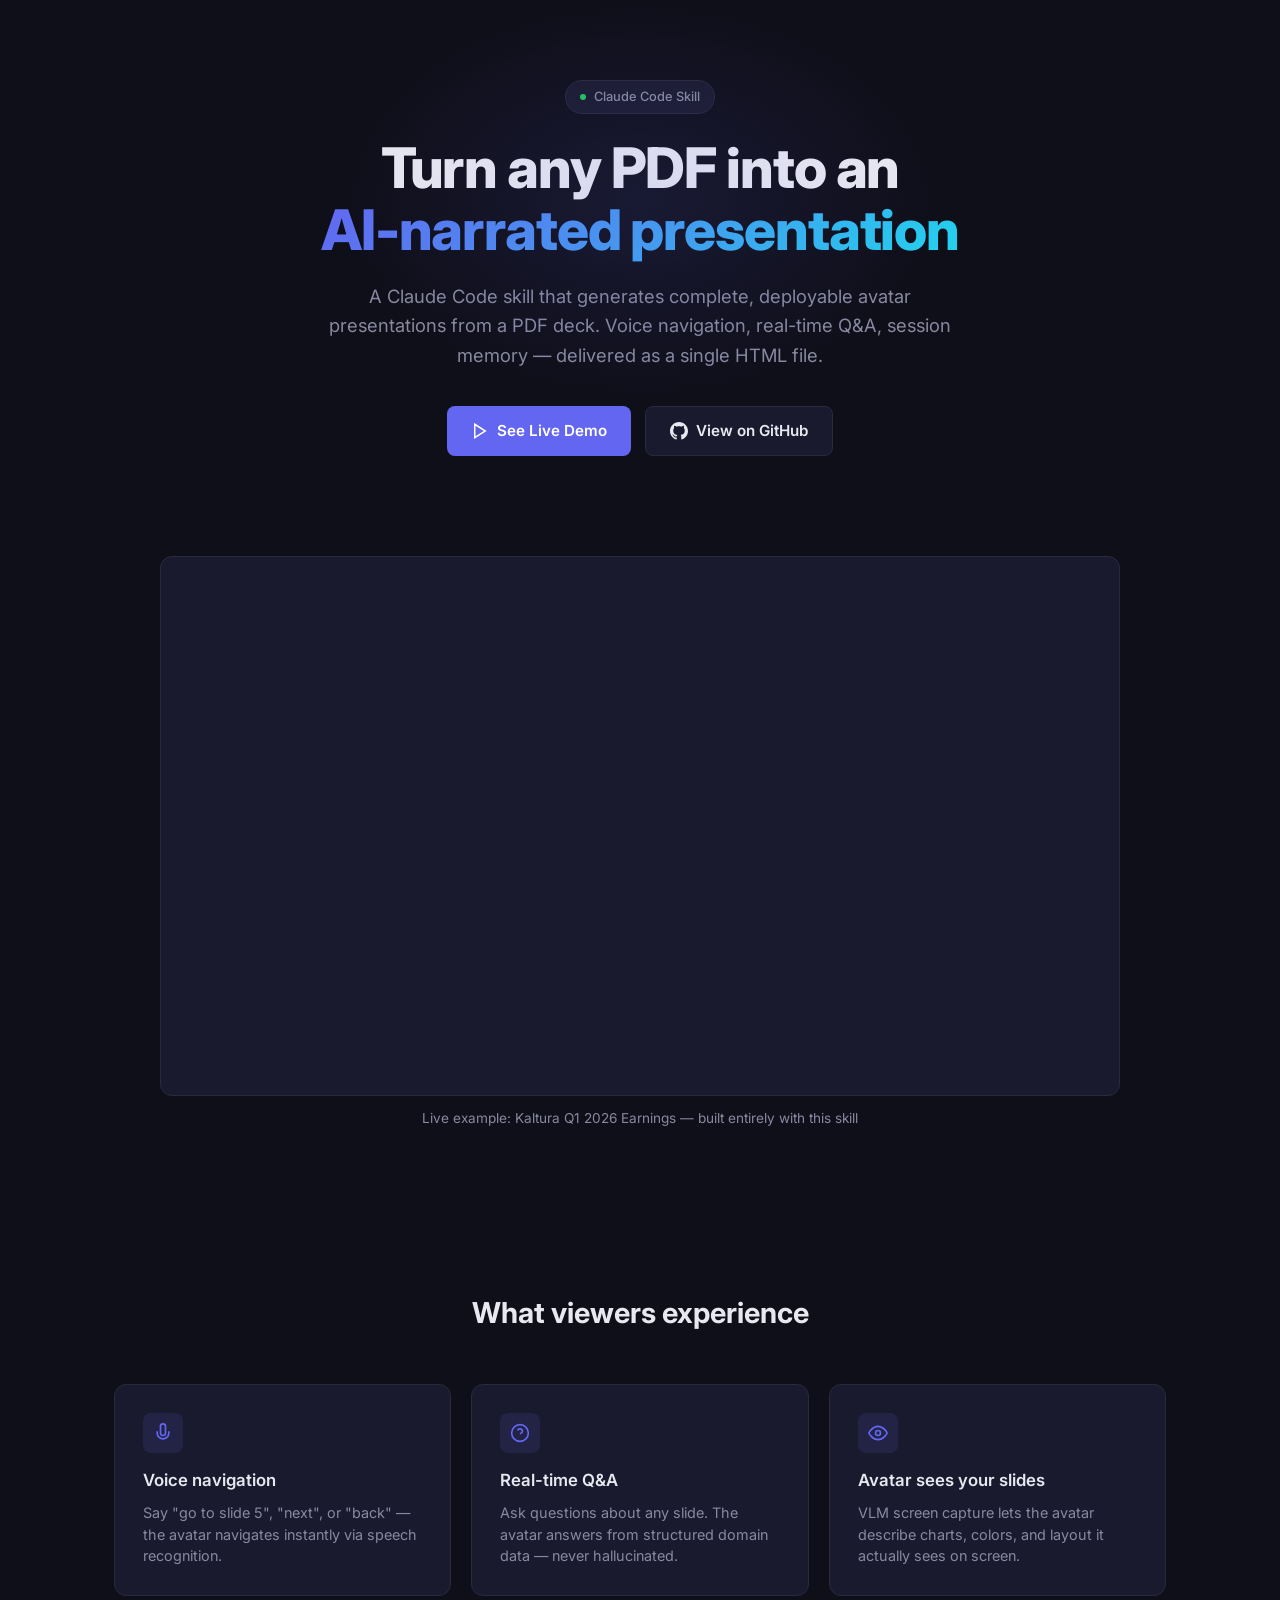
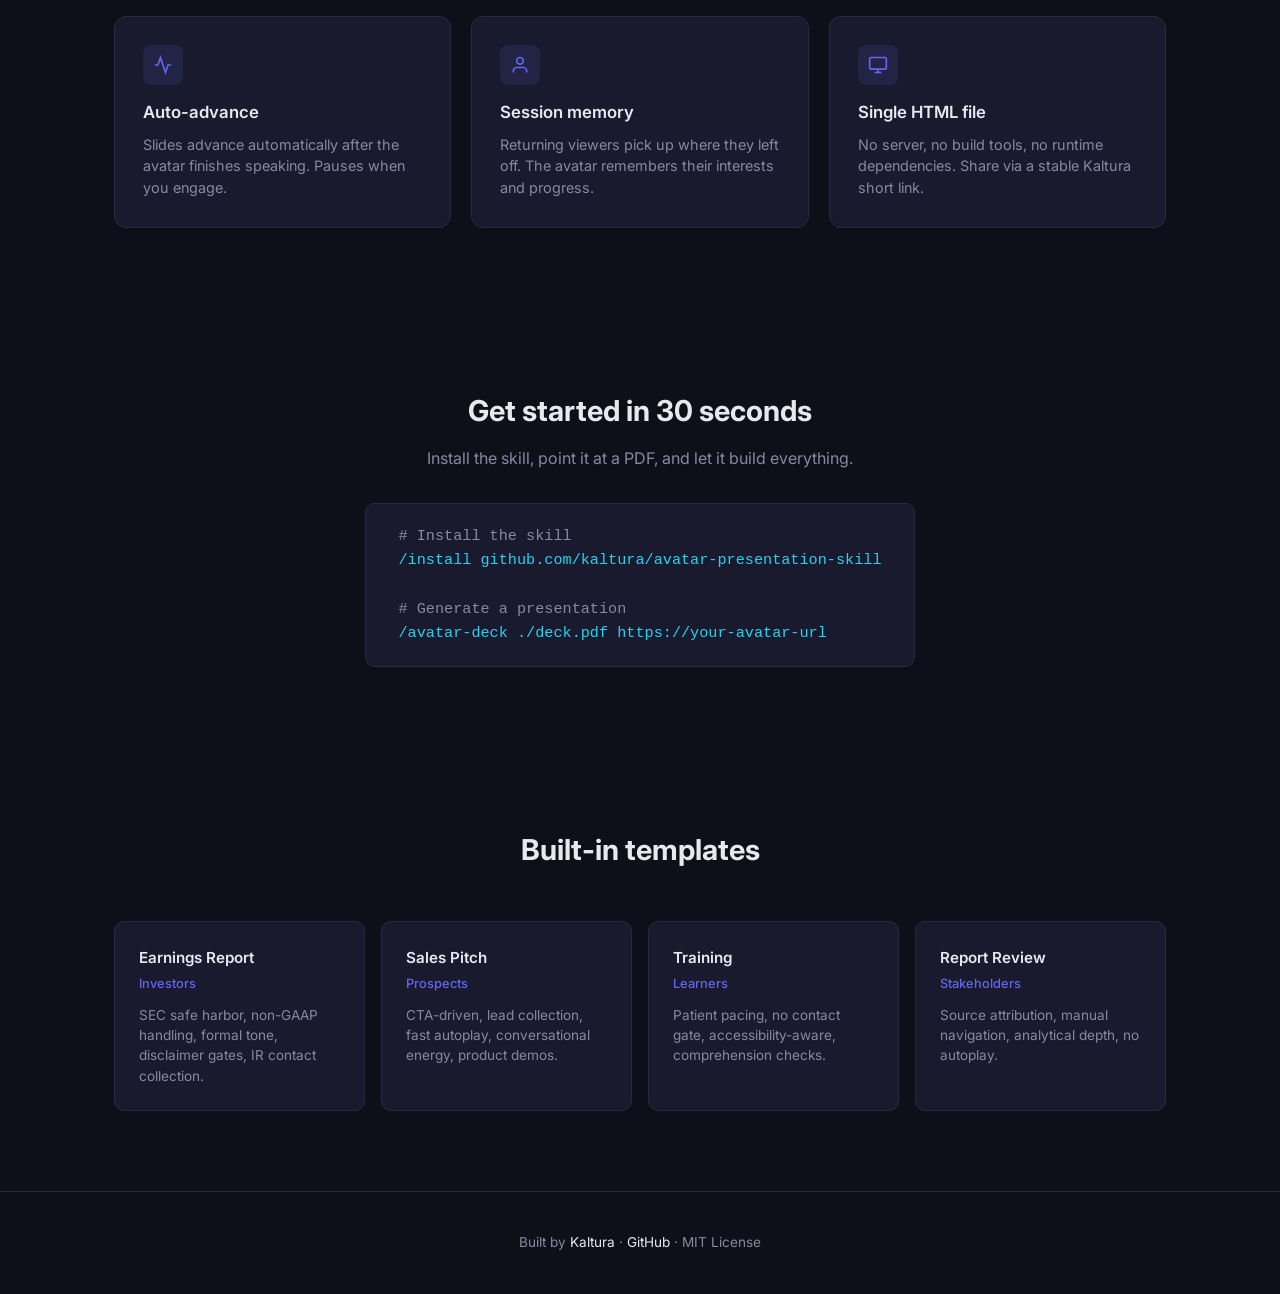
==== docs/index.html @ 55aa1a6d "Add GitHub Pages landing page Dark-themed single-page site with: - Hero section with live demo link " ====
<!DOCTYPE html>
<html lang="en">
<head>
    <meta charset="UTF-8">
    <meta name="viewport" content="width=device-width, initial-scale=1.0">
    <title>Avatar Deck — AI-Narrated Presentation Builder</title>
    <meta name="description" content="Turn any PDF deck into a fully interactive, AI-narrated presentation powered by a Kaltura Conversational Avatar.">
    <meta name="theme-color" content="#0f0f1a">
    <meta property="og:title" content="Avatar Deck — AI-Narrated Presentation Builder">
    <meta property="og:description" content="Turn any PDF deck into a fully interactive, AI-narrated presentation powered by a Kaltura Conversational Avatar.">
    <meta property="og:image" content="https://raw.githubusercontent.com/kaltura/avatar-presentation-skill/main/social-preview.png">
    <meta property="og:type" content="website">
    <meta name="twitter:card" content="summary_large_image">
    <link rel="preconnect" href="https://fonts.googleapis.com">
    <link rel="preconnect" href="https://fonts.gstatic.com" crossorigin>
    <link href="https://fonts.googleapis.com/css2?family=Inter:wght@400;500;600;700;800&display=swap" rel="stylesheet">
    <style>
        * { margin: 0; padding: 0; box-sizing: border-box; }

        :root {
            --bg: #0f0f1a;
            --surface: #1a1a2e;
            --border: #2a2a3e;
            --text: #e8e8f0;
            --text-muted: #8888a0;
            --primary: #6366f1;
            --primary-hover: #4f46e5;
            --accent: #22d3ee;
        }

        body {
            font-family: 'Inter', system-ui, -apple-system, sans-serif;
            background: var(--bg);
            color: var(--text);
            line-height: 1.6;
            overflow-x: hidden;
        }

        .container {
            max-width: 1100px;
            margin: 0 auto;
            padding: 0 24px;
        }

        /* Hero */
        .hero {
            padding: 80px 0 60px;
            text-align: center;
            position: relative;
        }

        .hero::before {
            content: '';
            position: absolute;
            top: 0;
            left: 50%;
            transform: translateX(-50%);
            width: 600px;
            height: 400px;
            background: radial-gradient(ellipse, rgba(99, 102, 241, 0.12) 0%, transparent 70%);
            pointer-events: none;
        }

        .badge {
            display: inline-flex;
            align-items: center;
            gap: 8px;
            padding: 6px 14px;
            border-radius: 20px;
            background: var(--surface);
            border: 1px solid var(--border);
            font-size: 0.8rem;
            font-weight: 500;
            color: var(--text-muted);
            margin-bottom: 24px;
        }

        .badge-dot {
            width: 6px;
            height: 6px;
            border-radius: 50%;
            background: #22c55e;
        }

        h1 {
            font-size: clamp(2.2rem, 5vw, 3.5rem);
            font-weight: 800;
            letter-spacing: -0.02em;
            line-height: 1.1;
            margin-bottom: 20px;
        }

        h1 .gradient {
            background: linear-gradient(135deg, var(--primary), var(--accent));
            -webkit-background-clip: text;
            -webkit-text-fill-color: transparent;
            background-clip: text;
        }

        .hero-sub {
            font-size: 1.15rem;
            color: var(--text-muted);
            max-width: 640px;
            margin: 0 auto 36px;
        }

        .hero-actions {
            display: flex;
            gap: 14px;
            justify-content: center;
            flex-wrap: wrap;
        }

        .btn {
            display: inline-flex;
            align-items: center;
            gap: 8px;
            padding: 12px 24px;
            border-radius: 8px;
            font-size: 0.95rem;
            font-weight: 600;
            text-decoration: none;
            transition: all 0.2s;
            border: none;
            cursor: pointer;
        }

        .btn-primary {
            background: var(--primary);
            color: white;
        }

        .btn-primary:hover {
            background: var(--primary-hover);
            transform: translateY(-1px);
        }

        .btn-secondary {
            background: var(--surface);
            color: var(--text);
            border: 1px solid var(--border);
        }

        .btn-secondary:hover {
            border-color: var(--primary);
            transform: translateY(-1px);
        }

        /* Demo embed */
        .demo-section {
            padding: 40px 0 80px;
            text-align: center;
        }

        .demo-frame {
            position: relative;
            max-width: 960px;
            margin: 0 auto;
            border-radius: 12px;
            overflow: hidden;
            border: 1px solid var(--border);
            background: var(--surface);
            aspect-ratio: 16 / 9;
        }

        .demo-frame iframe {
            width: 100%;
            height: 100%;
            border: none;
        }

        .demo-caption {
            margin-top: 12px;
            font-size: 0.85rem;
            color: var(--text-muted);
        }

        /* Features */
        .features {
            padding: 80px 0;
        }

        .features h2 {
            text-align: center;
            font-size: 1.8rem;
            font-weight: 700;
            margin-bottom: 48px;
        }

        .feature-grid {
            display: grid;
            grid-template-columns: repeat(auto-fit, minmax(300px, 1fr));
            gap: 20px;
        }

        .feature-card {
            padding: 28px;
            border-radius: 12px;
            background: var(--surface);
            border: 1px solid var(--border);
            transition: border-color 0.2s;
        }

        .feature-card:hover {
            border-color: var(--primary);
        }

        .feature-icon {
            width: 40px;
            height: 40px;
            border-radius: 8px;
            background: rgba(99, 102, 241, 0.12);
            display: flex;
            align-items: center;
            justify-content: center;
            margin-bottom: 14px;
            font-size: 1.2rem;
        }

        .feature-card h3 {
            font-size: 1.05rem;
            font-weight: 600;
            margin-bottom: 8px;
        }

        .feature-card p {
            font-size: 0.9rem;
            color: var(--text-muted);
            line-height: 1.5;
        }

        /* Install */
        .install-section {
            padding: 80px 0;
            text-align: center;
        }

        .install-section h2 {
            font-size: 1.8rem;
            font-weight: 700;
            margin-bottom: 12px;
        }

        .install-section p {
            color: var(--text-muted);
            margin-bottom: 32px;
        }

        .code-block {
            display: inline-block;
            background: var(--surface);
            border: 1px solid var(--border);
            border-radius: 10px;
            padding: 20px 32px;
            font-family: 'SF Mono', 'Fira Code', monospace;
            font-size: 0.95rem;
            text-align: left;
            position: relative;
        }

        .code-block .comment {
            color: var(--text-muted);
        }

        .code-block .command {
            color: var(--accent);
        }

        /* Use cases */
        .use-cases {
            padding: 80px 0;
        }

        .use-cases h2 {
            text-align: center;
            font-size: 1.8rem;
            font-weight: 700;
            margin-bottom: 48px;
        }

        .use-case-grid {
            display: grid;
            grid-template-columns: repeat(auto-fit, minmax(240px, 1fr));
            gap: 16px;
        }

        .use-case-card {
            padding: 24px;
            border-radius: 10px;
            background: var(--surface);
            border: 1px solid var(--border);
        }

        .use-case-card h3 {
            font-size: 0.95rem;
            font-weight: 600;
            margin-bottom: 4px;
        }

        .use-case-card .audience {
            font-size: 0.8rem;
            color: var(--primary);
            font-weight: 500;
            margin-bottom: 10px;
        }

        .use-case-card p {
            font-size: 0.85rem;
            color: var(--text-muted);
            line-height: 1.5;
        }

        /* Footer */
        footer {
            padding: 40px 0;
            text-align: center;
            border-top: 1px solid var(--border);
            color: var(--text-muted);
            font-size: 0.85rem;
        }

        footer a {
            color: var(--text);
            text-decoration: none;
        }

        footer a:hover {
            color: var(--primary);
        }

        @media (max-width: 600px) {
            .hero { padding: 50px 0 40px; }
            .features, .install-section, .use-cases { padding: 50px 0; }
            .code-block { padding: 16px 20px; font-size: 0.85rem; }
        }
    </style>
</head>
<body>
    <section class="hero">
        <div class="container">
            <div class="badge">
                <span class="badge-dot"></span>
                Claude Code Skill
            </div>
            <h1>Turn any PDF into an<br><span class="gradient">AI-narrated presentation</span></h1>
            <p class="hero-sub">
                A Claude Code skill that generates complete, deployable avatar presentations from a PDF deck. Voice navigation, real-time Q&A, session memory — delivered as a single HTML file.
            </p>
            <div class="hero-actions">
                <a href="https://q1-26-avatar.kaltura.com/" target="_blank" rel="noopener" class="btn btn-primary">
                    <svg width="18" height="18" viewBox="0 0 24 24" fill="none" stroke="currentColor" stroke-width="2"><polygon points="5 3 19 12 5 21"/></svg>
                    See Live Demo
                </a>
                <a href="https://github.com/kaltura/avatar-presentation-skill" class="btn btn-secondary">
                    <svg width="18" height="18" viewBox="0 0 24 24" fill="currentColor"><path d="M12 0c-6.626 0-12 5.373-12 12 0 5.302 3.438 9.8 8.207 11.387.599.111.793-.261.793-.577v-2.234c-3.338.726-4.033-1.416-4.033-1.416-.546-1.387-1.333-1.756-1.333-1.756-1.089-.745.083-.729.083-.729 1.205.084 1.839 1.237 1.839 1.237 1.07 1.834 2.807 1.304 3.492.997.107-.775.418-1.305.762-1.604-2.665-.305-5.467-1.334-5.467-5.931 0-1.311.469-2.381 1.236-3.221-.124-.303-.535-1.524.117-3.176 0 0 1.008-.322 3.301 1.23.957-.266 1.983-.399 3.003-.404 1.02.005 2.047.138 3.006.404 2.291-1.552 3.297-1.23 3.297-1.23.653 1.653.242 2.874.118 3.176.77.84 1.235 1.911 1.235 3.221 0 4.609-2.807 5.624-5.479 5.921.43.372.823 1.102.823 2.222v3.293c0 .319.192.694.801.576 4.765-1.589 8.199-6.086 8.199-11.386 0-6.627-5.373-12-12-12z"/></svg>
                    View on GitHub
                </a>
            </div>
        </div>
    </section>

    <section class="demo-section">
        <div class="container">
            <div class="demo-frame">
                <iframe src="https://q1-26-avatar.kaltura.com/" loading="lazy" allow="microphone; camera" title="Live demo: Kaltura Q1 2026 Earnings Avatar Presentation"></iframe>
            </div>
            <p class="demo-caption">Live example: Kaltura Q1 2026 Earnings — built entirely with this skill</p>
        </div>
    </section>

    <section class="features">
        <div class="container">
            <h2>What viewers experience</h2>
            <div class="feature-grid">
                <div class="feature-card">
                    <div class="feature-icon">
                        <svg width="20" height="20" viewBox="0 0 24 24" fill="none" stroke="#6366f1" stroke-width="2"><path d="M12 1a3 3 0 0 0-3 3v8a3 3 0 0 0 6 0V4a3 3 0 0 0-3-3z"/><path d="M19 10v2a7 7 0 0 1-14 0v-2"/></svg>
                    </div>
                    <h3>Voice navigation</h3>
                    <p>Say "go to slide 5", "next", or "back" — the avatar navigates instantly via speech recognition.</p>
                </div>
                <div class="feature-card">
                    <div class="feature-icon">
                        <svg width="20" height="20" viewBox="0 0 24 24" fill="none" stroke="#6366f1" stroke-width="2"><circle cx="12" cy="12" r="10"/><path d="M9.09 9a3 3 0 0 1 5.83 1c0 2-3 3-3 3"/><line x1="12" y1="17" x2="12.01" y2="17"/></svg>
                    </div>
                    <h3>Real-time Q&A</h3>
                    <p>Ask questions about any slide. The avatar answers from structured domain data — never hallucinated.</p>
                </div>
                <div class="feature-card">
                    <div class="feature-icon">
                        <svg width="20" height="20" viewBox="0 0 24 24" fill="none" stroke="#6366f1" stroke-width="2"><path d="M1 12s4-8 11-8 11 8 11 8-4 8-11 8-11-8-11-8z"/><circle cx="12" cy="12" r="3"/></svg>
                    </div>
                    <h3>Avatar sees your slides</h3>
                    <p>VLM screen capture lets the avatar describe charts, colors, and layout it actually sees on screen.</p>
                </div>
                <div class="feature-card">
                    <div class="feature-icon">
                        <svg width="20" height="20" viewBox="0 0 24 24" fill="none" stroke="#6366f1" stroke-width="2"><polyline points="22 12 18 12 15 21 9 3 6 12 2 12"/></svg>
                    </div>
                    <h3>Auto-advance</h3>
                    <p>Slides advance automatically after the avatar finishes speaking. Pauses when you engage.</p>
                </div>
                <div class="feature-card">
                    <div class="feature-icon">
                        <svg width="20" height="20" viewBox="0 0 24 24" fill="none" stroke="#6366f1" stroke-width="2"><path d="M20 21v-2a4 4 0 0 0-4-4H8a4 4 0 0 0-4 4v2"/><circle cx="12" cy="7" r="4"/></svg>
                    </div>
                    <h3>Session memory</h3>
                    <p>Returning viewers pick up where they left off. The avatar remembers their interests and progress.</p>
                </div>
                <div class="feature-card">
                    <div class="feature-icon">
                        <svg width="20" height="20" viewBox="0 0 24 24" fill="none" stroke="#6366f1" stroke-width="2"><rect x="2" y="3" width="20" height="14" rx="2"/><line x1="8" y1="21" x2="16" y2="21"/><line x1="12" y1="17" x2="12" y2="21"/></svg>
                    </div>
                    <h3>Single HTML file</h3>
                    <p>No server, no build tools, no runtime dependencies. Share via a stable Kaltura short link.</p>
                </div>
            </div>
        </div>
    </section>

    <section class="install-section">
        <div class="container">
            <h2>Get started in 30 seconds</h2>
            <p>Install the skill, point it at a PDF, and let it build everything.</p>
            <div class="code-block">
                <span class="comment"># Install the skill</span><br>
                <span class="command">/install github.com/kaltura/avatar-presentation-skill</span><br><br>
                <span class="comment"># Generate a presentation</span><br>
                <span class="command">/avatar-deck ./deck.pdf https://your-avatar-url</span>
            </div>
        </div>
    </section>

    <section class="use-cases">
        <div class="container">
            <h2>Built-in templates</h2>
            <div class="use-case-grid">
                <div class="use-case-card">
                    <h3>Earnings Report</h3>
                    <div class="audience">Investors</div>
                    <p>SEC safe harbor, non-GAAP handling, formal tone, disclaimer gates, IR contact collection.</p>
                </div>
                <div class="use-case-card">
                    <h3>Sales Pitch</h3>
                    <div class="audience">Prospects</div>
                    <p>CTA-driven, lead collection, fast autoplay, conversational energy, product demos.</p>
                </div>
                <div class="use-case-card">
                    <h3>Training</h3>
                    <div class="audience">Learners</div>
                    <p>Patient pacing, no contact gate, accessibility-aware, comprehension checks.</p>
                </div>
                <div class="use-case-card">
                    <h3>Report Review</h3>
                    <div class="audience">Stakeholders</div>
                    <p>Source attribution, manual navigation, analytical depth, no autoplay.</p>
                </div>
            </div>
        </div>
    </section>

    <footer>
        <div class="container">
            <p>
                Built by <a href="https://corp.kaltura.com/agentic-avatars/" target="_blank" rel="noopener">Kaltura</a> &middot;
                <a href="https://github.com/kaltura/avatar-presentation-skill" target="_blank" rel="noopener">GitHub</a> &middot;
                MIT License
            </p>
        </div>
    </footer>
</body>
</html>
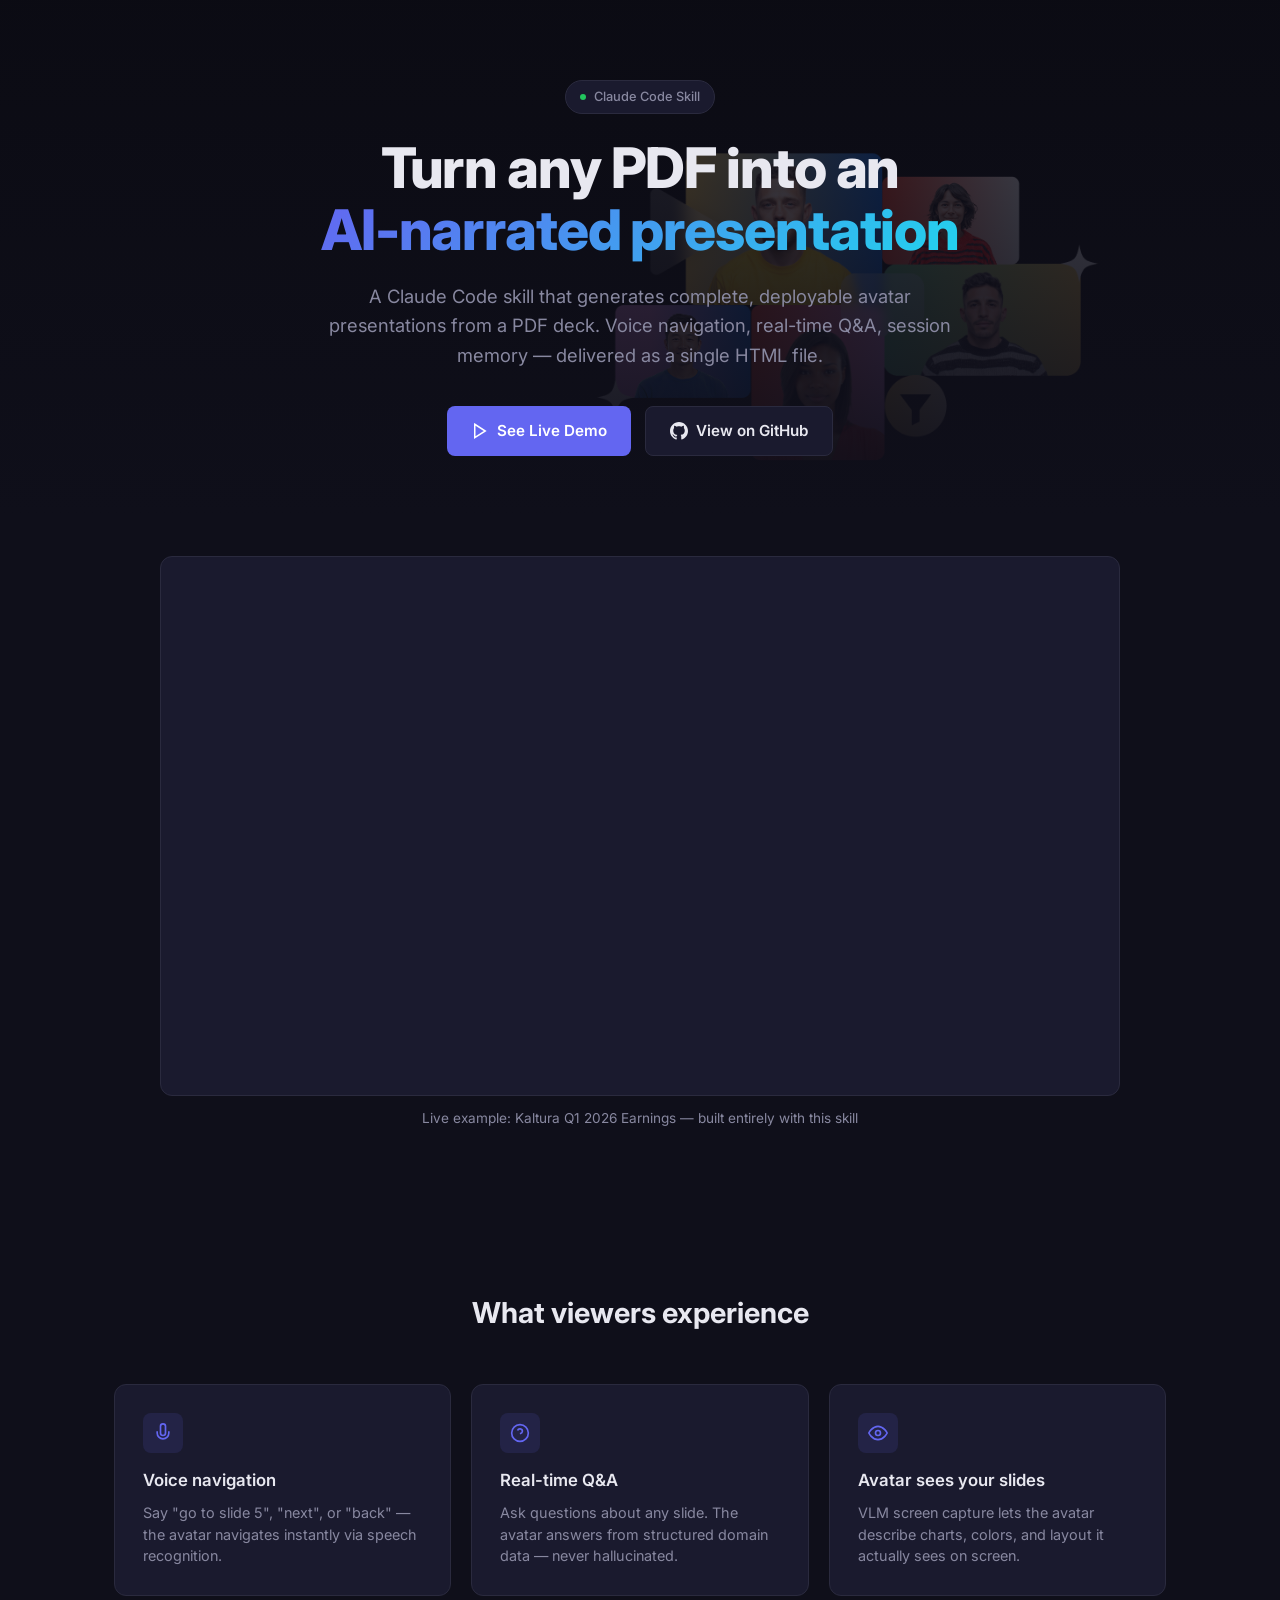
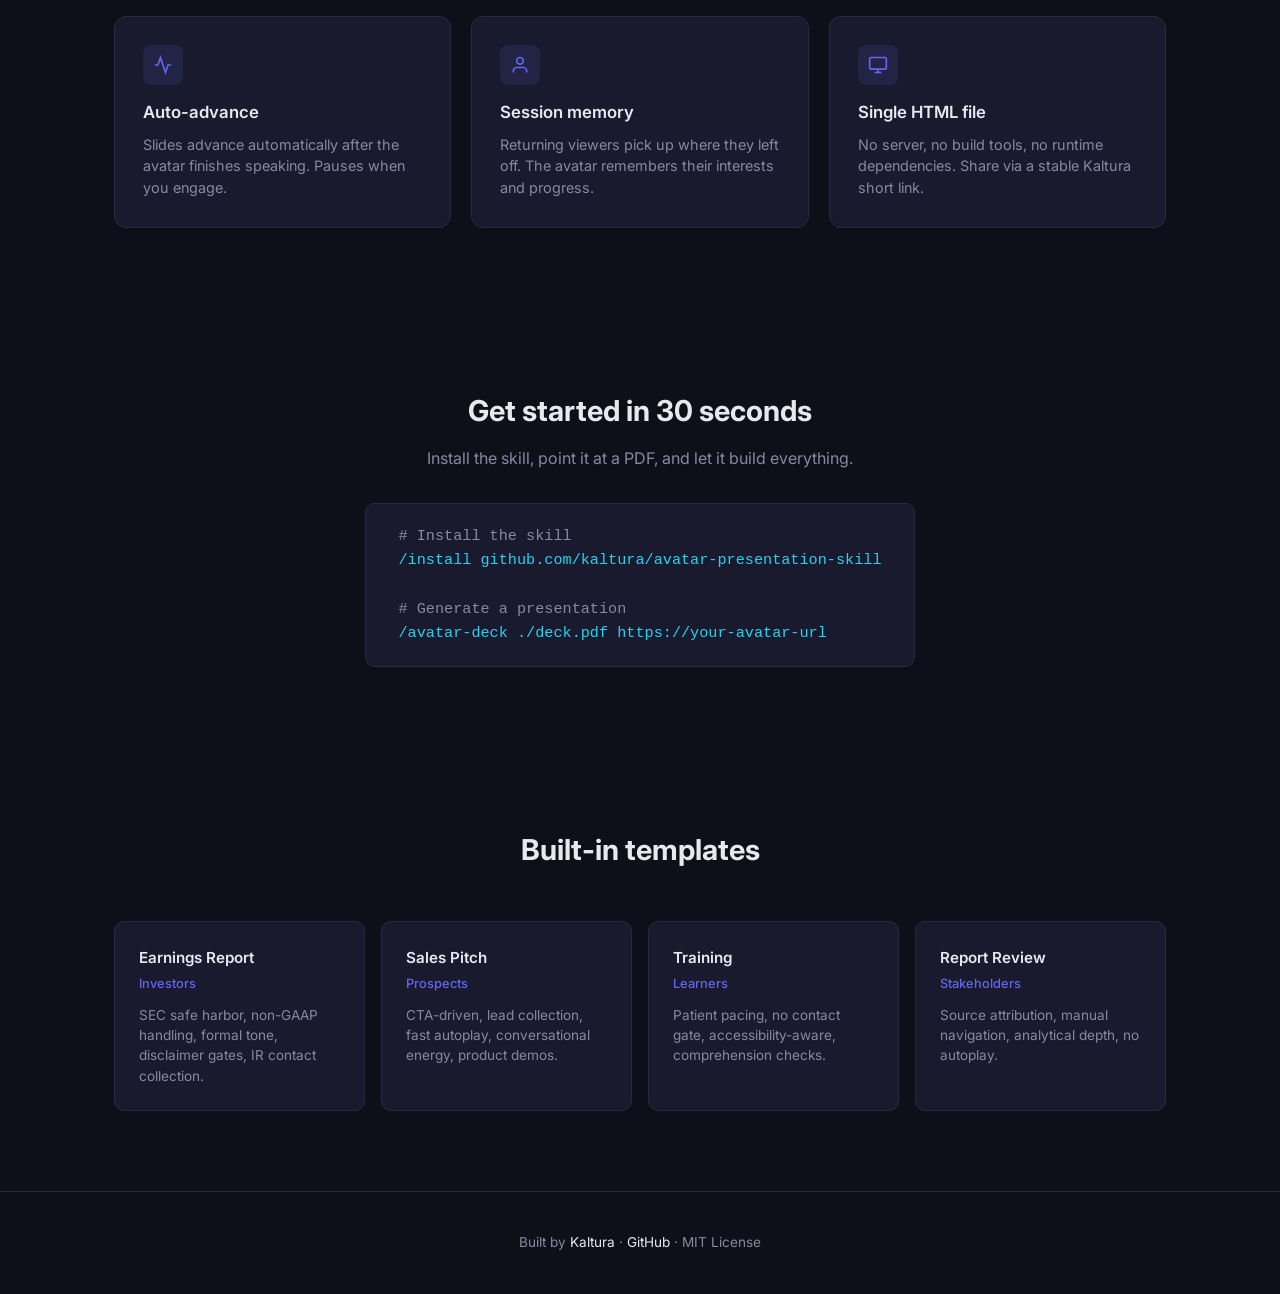
==== commit f823fe08: "Add hero background image locally, update reference Downloaded from corp.kaltura.com to avoid extern" ====
--- a/docs/index.html
+++ b/docs/index.html
@@ -40,6 +40,8 @@
             max-width: 1100px;
             margin: 0 auto;
             padding: 0 24px;
+            position: relative;
+            z-index: 1;
         }
 
         /* Hero */
@@ -47,17 +49,14 @@
             padding: 80px 0 60px;
             text-align: center;
             position: relative;
+            background: url('./hero-bg.png') center top / cover no-repeat;
         }
 
         .hero::before {
             content: '';
             position: absolute;
-            top: 0;
-            left: 50%;
-            transform: translateX(-50%);
-            width: 600px;
-            height: 400px;
-            background: radial-gradient(ellipse, rgba(99, 102, 241, 0.12) 0%, transparent 70%);
+            inset: 0;
+            background: linear-gradient(to bottom, rgba(15, 15, 26, 0.75) 0%, rgba(15, 15, 26, 0.92) 70%, var(--bg) 100%);
             pointer-events: none;
         }
 
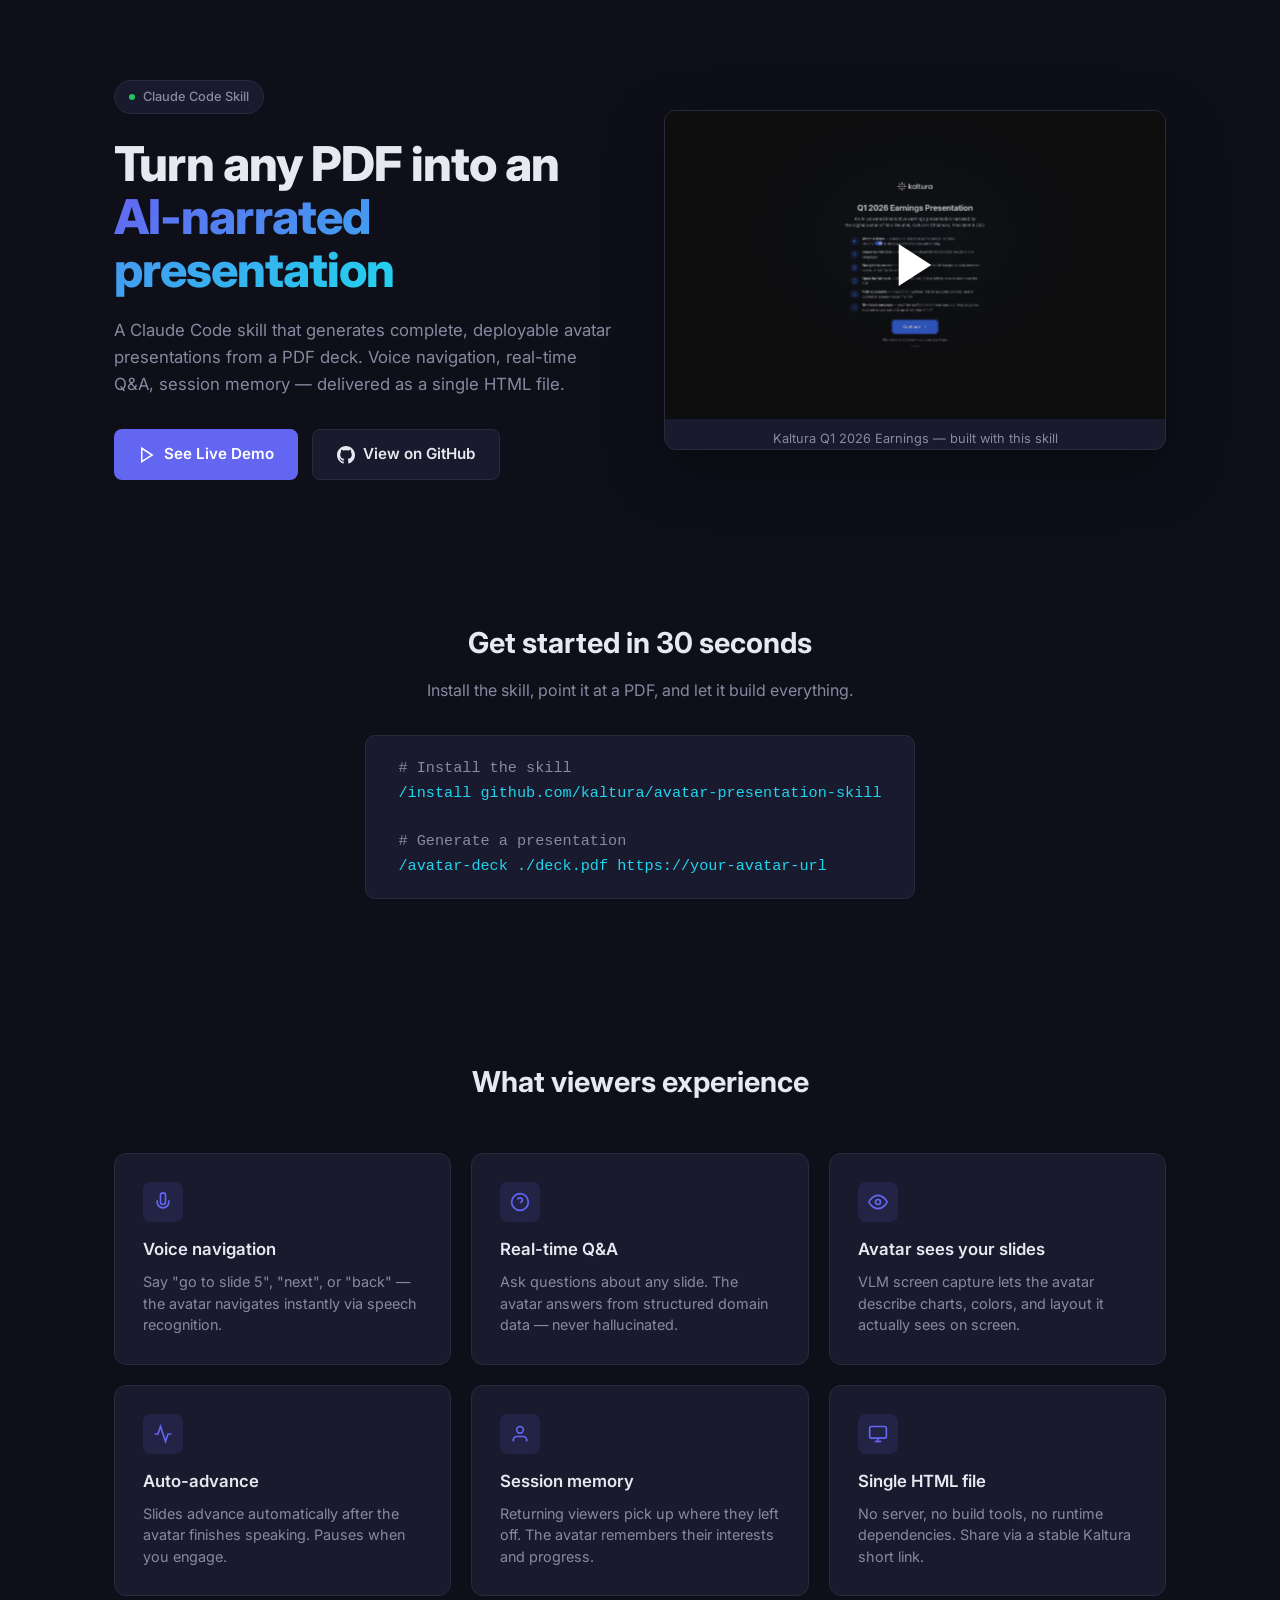
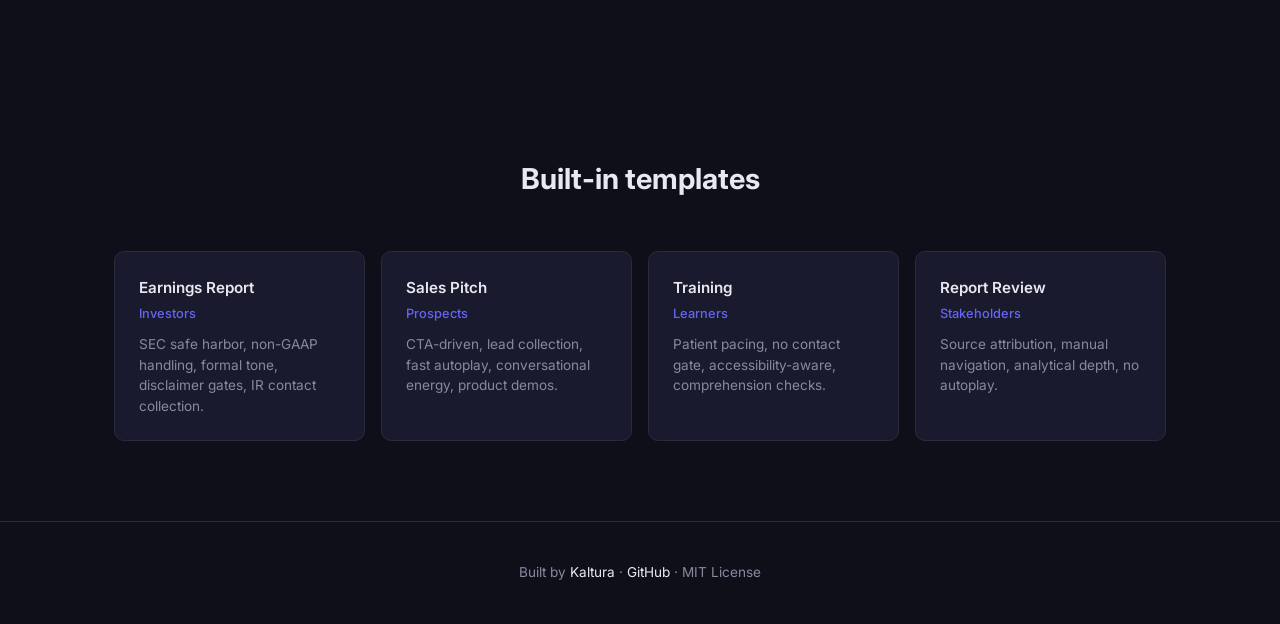
==== commit f4a220e2: "Redesign landing page: split-layout hero, fix OG meta Replace busy background hero with clean split " ====
--- a/docs/index.html
+++ b/docs/index.html
@@ -8,7 +8,10 @@
     <meta name="theme-color" content="#0f0f1a">
     <meta property="og:title" content="Avatar Deck — AI-Narrated Presentation Builder">
     <meta property="og:description" content="Turn any PDF deck into a fully interactive, AI-narrated presentation powered by a Kaltura Conversational Avatar.">
-    <meta property="og:image" content="https://raw.githubusercontent.com/kaltura/avatar-presentation-skill/main/social-preview.png">
+    <meta property="og:image" content="https://kaltura.github.io/avatar-presentation-skill/social-preview.png">
+    <meta property="og:image:width" content="1280">
+    <meta property="og:image:height" content="640">
+    <meta property="og:url" content="https://kaltura.github.io/avatar-presentation-skill/">
     <meta property="og:type" content="website">
     <meta name="twitter:card" content="summary_large_image">
     <link rel="preconnect" href="https://fonts.googleapis.com">
@@ -40,24 +43,22 @@
             max-width: 1100px;
             margin: 0 auto;
             padding: 0 24px;
-            position: relative;
-            z-index: 1;
-        }
-
-        /* Hero */
+        }
+
+        /* Hero — split layout */
         .hero {
             padding: 80px 0 60px;
-            text-align: center;
-            position: relative;
-            background: url('./hero-bg.png') center top / cover no-repeat;
-        }
-
-        .hero::before {
-            content: '';
-            position: absolute;
-            inset: 0;
-            background: linear-gradient(to bottom, rgba(15, 15, 26, 0.75) 0%, rgba(15, 15, 26, 0.92) 70%, var(--bg) 100%);
-            pointer-events: none;
+        }
+
+        .hero .container {
+            display: grid;
+            grid-template-columns: 1fr 1fr;
+            gap: 48px;
+            align-items: center;
+        }
+
+        .hero-text {
+            text-align: left;
         }
 
         .badge {
@@ -82,7 +83,7 @@
         }
 
         h1 {
-            font-size: clamp(2.2rem, 5vw, 3.5rem);
+            font-size: clamp(2rem, 4vw, 3rem);
             font-weight: 800;
             letter-spacing: -0.02em;
             line-height: 1.1;
@@ -97,16 +98,14 @@
         }
 
         .hero-sub {
-            font-size: 1.15rem;
-            color: var(--text-muted);
-            max-width: 640px;
-            margin: 0 auto 36px;
+            font-size: 1.05rem;
+            color: var(--text-muted);
+            margin-bottom: 32px;
         }
 
         .hero-actions {
             display: flex;
             gap: 14px;
-            justify-content: center;
             flex-wrap: wrap;
         }
 
@@ -145,33 +144,88 @@
             transform: translateY(-1px);
         }
 
-        /* Demo embed */
-        .demo-section {
-            padding: 40px 0 80px;
-            text-align: center;
-        }
-
-        .demo-frame {
+        /* Hero demo preview */
+        .hero-preview {
             position: relative;
-            max-width: 960px;
-            margin: 0 auto;
             border-radius: 12px;
             overflow: hidden;
             border: 1px solid var(--border);
             background: var(--surface);
-            aspect-ratio: 16 / 9;
-        }
-
-        .demo-frame iframe {
+            box-shadow: 0 20px 60px rgba(0, 0, 0, 0.4);
+        }
+
+        .hero-preview a {
+            display: block;
+            position: relative;
+        }
+
+        .hero-preview img {
             width: 100%;
-            height: 100%;
-            border: none;
-        }
-
-        .demo-caption {
-            margin-top: 12px;
-            font-size: 0.85rem;
-            color: var(--text-muted);
+            height: auto;
+            display: block;
+        }
+
+        .hero-preview .play-overlay {
+            position: absolute;
+            inset: 0;
+            display: flex;
+            align-items: center;
+            justify-content: center;
+            background: rgba(0, 0, 0, 0.25);
+            transition: background 0.2s;
+        }
+
+        .hero-preview a:hover .play-overlay {
+            background: rgba(0, 0, 0, 0.1);
+        }
+
+        .play-overlay svg {
+            width: 56px;
+            height: 56px;
+            filter: drop-shadow(0 2px 8px rgba(0, 0, 0, 0.5));
+        }
+
+        .hero-caption {
+            text-align: center;
+            margin-top: 10px;
+            font-size: 0.8rem;
+            color: var(--text-muted);
+        }
+
+        /* Install */
+        .install-section {
+            padding: 80px 0;
+            text-align: center;
+        }
+
+        .install-section h2 {
+            font-size: 1.8rem;
+            font-weight: 700;
+            margin-bottom: 12px;
+        }
+
+        .install-section > .container > p {
+            color: var(--text-muted);
+            margin-bottom: 32px;
+        }
+
+        .code-block {
+            display: inline-block;
+            background: var(--surface);
+            border: 1px solid var(--border);
+            border-radius: 10px;
+            padding: 20px 32px;
+            font-family: 'SF Mono', 'Fira Code', monospace;
+            font-size: 0.95rem;
+            text-align: left;
+        }
+
+        .code-block .comment {
+            color: var(--text-muted);
+        }
+
+        .code-block .command {
+            color: var(--accent);
         }
 
         /* Features */
@@ -228,43 +282,6 @@
             line-height: 1.5;
         }
 
-        /* Install */
-        .install-section {
-            padding: 80px 0;
-            text-align: center;
-        }
-
-        .install-section h2 {
-            font-size: 1.8rem;
-            font-weight: 700;
-            margin-bottom: 12px;
-        }
-
-        .install-section p {
-            color: var(--text-muted);
-            margin-bottom: 32px;
-        }
-
-        .code-block {
-            display: inline-block;
-            background: var(--surface);
-            border: 1px solid var(--border);
-            border-radius: 10px;
-            padding: 20px 32px;
-            font-family: 'SF Mono', 'Fira Code', monospace;
-            font-size: 0.95rem;
-            text-align: left;
-            position: relative;
-        }
-
-        .code-block .comment {
-            color: var(--text-muted);
-        }
-
-        .code-block .command {
-            color: var(--accent);
-        }
-
         /* Use cases */
         .use-cases {
             padding: 80px 0;
@@ -327,8 +344,14 @@
             color: var(--primary);
         }
 
-        @media (max-width: 600px) {
+        @media (max-width: 768px) {
             .hero { padding: 50px 0 40px; }
+            .hero .container {
+                grid-template-columns: 1fr;
+                gap: 32px;
+            }
+            .hero-text { text-align: center; }
+            .hero-actions { justify-content: center; }
             .features, .install-section, .use-cases { padding: 50px 0; }
             .code-block { padding: 16px 20px; font-size: 0.85rem; }
         }
@@ -337,82 +360,34 @@
 <body>
     <section class="hero">
         <div class="container">
-            <div class="badge">
-                <span class="badge-dot"></span>
-                Claude Code Skill
+            <div class="hero-text">
+                <div class="badge">
+                    <span class="badge-dot"></span>
+                    Claude Code Skill
+                </div>
+                <h1>Turn any PDF into an<br><span class="gradient">AI-narrated presentation</span></h1>
+                <p class="hero-sub">
+                    A Claude Code skill that generates complete, deployable avatar presentations from a PDF deck. Voice navigation, real-time Q&A, session memory — delivered as a single HTML file.
+                </p>
+                <div class="hero-actions">
+                    <a href="https://q1-26-avatar.kaltura.com/" target="_blank" rel="noopener" class="btn btn-primary">
+                        <svg width="18" height="18" viewBox="0 0 24 24" fill="none" stroke="currentColor" stroke-width="2"><polygon points="5 3 19 12 5 21"/></svg>
+                        See Live Demo
+                    </a>
+                    <a href="https://github.com/kaltura/avatar-presentation-skill" class="btn btn-secondary">
+                        <svg width="18" height="18" viewBox="0 0 24 24" fill="currentColor"><path d="M12 0c-6.626 0-12 5.373-12 12 0 5.302 3.438 9.8 8.207 11.387.599.111.793-.261.793-.577v-2.234c-3.338.726-4.033-1.416-4.033-1.416-.546-1.387-1.333-1.756-1.333-1.756-1.089-.745.083-.729.083-.729 1.205.084 1.839 1.237 1.839 1.237 1.07 1.834 2.807 1.304 3.492.997.107-.775.418-1.305.762-1.604-2.665-.305-5.467-1.334-5.467-5.931 0-1.311.469-2.381 1.236-3.221-.124-.303-.535-1.524.117-3.176 0 0 1.008-.322 3.301 1.23.957-.266 1.983-.399 3.003-.404 1.02.005 2.047.138 3.006.404 2.291-1.552 3.297-1.23 3.297-1.23.653 1.653.242 2.874.118 3.176.77.84 1.235 1.911 1.235 3.221 0 4.609-2.807 5.624-5.479 5.921.43.372.823 1.102.823 2.222v3.293c0 .319.192.694.801.576 4.765-1.589 8.199-6.086 8.199-11.386 0-6.627-5.373-12-12-12z"/></svg>
+                        View on GitHub
+                    </a>
+                </div>
             </div>
-            <h1>Turn any PDF into an<br><span class="gradient">AI-narrated presentation</span></h1>
-            <p class="hero-sub">
-                A Claude Code skill that generates complete, deployable avatar presentations from a PDF deck. Voice navigation, real-time Q&A, session memory — delivered as a single HTML file.
-            </p>
-            <div class="hero-actions">
-                <a href="https://q1-26-avatar.kaltura.com/" target="_blank" rel="noopener" class="btn btn-primary">
-                    <svg width="18" height="18" viewBox="0 0 24 24" fill="none" stroke="currentColor" stroke-width="2"><polygon points="5 3 19 12 5 21"/></svg>
-                    See Live Demo
+            <div class="hero-preview">
+                <a href="https://q1-26-avatar.kaltura.com/" target="_blank" rel="noopener" title="Launch live demo">
+                    <img src="./demo-screenshot.png" alt="Screenshot of the Kaltura Q1 2026 Earnings Avatar Presentation">
+                    <div class="play-overlay">
+                        <svg viewBox="0 0 24 24" fill="white"><polygon points="5 3 19 12 5 21"/></svg>
+                    </div>
                 </a>
-                <a href="https://github.com/kaltura/avatar-presentation-skill" class="btn btn-secondary">
-                    <svg width="18" height="18" viewBox="0 0 24 24" fill="currentColor"><path d="M12 0c-6.626 0-12 5.373-12 12 0 5.302 3.438 9.8 8.207 11.387.599.111.793-.261.793-.577v-2.234c-3.338.726-4.033-1.416-4.033-1.416-.546-1.387-1.333-1.756-1.333-1.756-1.089-.745.083-.729.083-.729 1.205.084 1.839 1.237 1.839 1.237 1.07 1.834 2.807 1.304 3.492.997.107-.775.418-1.305.762-1.604-2.665-.305-5.467-1.334-5.467-5.931 0-1.311.469-2.381 1.236-3.221-.124-.303-.535-1.524.117-3.176 0 0 1.008-.322 3.301 1.23.957-.266 1.983-.399 3.003-.404 1.02.005 2.047.138 3.006.404 2.291-1.552 3.297-1.23 3.297-1.23.653 1.653.242 2.874.118 3.176.77.84 1.235 1.911 1.235 3.221 0 4.609-2.807 5.624-5.479 5.921.43.372.823 1.102.823 2.222v3.293c0 .319.192.694.801.576 4.765-1.589 8.199-6.086 8.199-11.386 0-6.627-5.373-12-12-12z"/></svg>
-                    View on GitHub
-                </a>
-            </div>
-        </div>
-    </section>
-
-    <section class="demo-section">
-        <div class="container">
-            <div class="demo-frame">
-                <iframe src="https://q1-26-avatar.kaltura.com/" loading="lazy" allow="microphone; camera" title="Live demo: Kaltura Q1 2026 Earnings Avatar Presentation"></iframe>
-            </div>
-            <p class="demo-caption">Live example: Kaltura Q1 2026 Earnings — built entirely with this skill</p>
-        </div>
-    </section>
-
-    <section class="features">
-        <div class="container">
-            <h2>What viewers experience</h2>
-            <div class="feature-grid">
-                <div class="feature-card">
-                    <div class="feature-icon">
-                        <svg width="20" height="20" viewBox="0 0 24 24" fill="none" stroke="#6366f1" stroke-width="2"><path d="M12 1a3 3 0 0 0-3 3v8a3 3 0 0 0 6 0V4a3 3 0 0 0-3-3z"/><path d="M19 10v2a7 7 0 0 1-14 0v-2"/></svg>
-                    </div>
-                    <h3>Voice navigation</h3>
-                    <p>Say "go to slide 5", "next", or "back" — the avatar navigates instantly via speech recognition.</p>
-                </div>
-                <div class="feature-card">
-                    <div class="feature-icon">
-                        <svg width="20" height="20" viewBox="0 0 24 24" fill="none" stroke="#6366f1" stroke-width="2"><circle cx="12" cy="12" r="10"/><path d="M9.09 9a3 3 0 0 1 5.83 1c0 2-3 3-3 3"/><line x1="12" y1="17" x2="12.01" y2="17"/></svg>
-                    </div>
-                    <h3>Real-time Q&A</h3>
-                    <p>Ask questions about any slide. The avatar answers from structured domain data — never hallucinated.</p>
-                </div>
-                <div class="feature-card">
-                    <div class="feature-icon">
-                        <svg width="20" height="20" viewBox="0 0 24 24" fill="none" stroke="#6366f1" stroke-width="2"><path d="M1 12s4-8 11-8 11 8 11 8-4 8-11 8-11-8-11-8z"/><circle cx="12" cy="12" r="3"/></svg>
-                    </div>
-                    <h3>Avatar sees your slides</h3>
-                    <p>VLM screen capture lets the avatar describe charts, colors, and layout it actually sees on screen.</p>
-                </div>
-                <div class="feature-card">
-                    <div class="feature-icon">
-                        <svg width="20" height="20" viewBox="0 0 24 24" fill="none" stroke="#6366f1" stroke-width="2"><polyline points="22 12 18 12 15 21 9 3 6 12 2 12"/></svg>
-                    </div>
-                    <h3>Auto-advance</h3>
-                    <p>Slides advance automatically after the avatar finishes speaking. Pauses when you engage.</p>
-                </div>
-                <div class="feature-card">
-                    <div class="feature-icon">
-                        <svg width="20" height="20" viewBox="0 0 24 24" fill="none" stroke="#6366f1" stroke-width="2"><path d="M20 21v-2a4 4 0 0 0-4-4H8a4 4 0 0 0-4 4v2"/><circle cx="12" cy="7" r="4"/></svg>
-                    </div>
-                    <h3>Session memory</h3>
-                    <p>Returning viewers pick up where they left off. The avatar remembers their interests and progress.</p>
-                </div>
-                <div class="feature-card">
-                    <div class="feature-icon">
-                        <svg width="20" height="20" viewBox="0 0 24 24" fill="none" stroke="#6366f1" stroke-width="2"><rect x="2" y="3" width="20" height="14" rx="2"/><line x1="8" y1="21" x2="16" y2="21"/><line x1="12" y1="17" x2="12" y2="21"/></svg>
-                    </div>
-                    <h3>Single HTML file</h3>
-                    <p>No server, no build tools, no runtime dependencies. Share via a stable Kaltura short link.</p>
-                </div>
+                <p class="hero-caption">Kaltura Q1 2026 Earnings — built with this skill</p>
             </div>
         </div>
     </section>
@@ -430,6 +405,56 @@
         </div>
     </section>
 
+    <section class="features">
+        <div class="container">
+            <h2>What viewers experience</h2>
+            <div class="feature-grid">
+                <div class="feature-card">
+                    <div class="feature-icon">
+                        <svg width="20" height="20" viewBox="0 0 24 24" fill="none" stroke="#6366f1" stroke-width="2"><path d="M12 1a3 3 0 0 0-3 3v8a3 3 0 0 0 6 0V4a3 3 0 0 0-3-3z"/><path d="M19 10v2a7 7 0 0 1-14 0v-2"/></svg>
+                    </div>
+                    <h3>Voice navigation</h3>
+                    <p>Say "go to slide 5", "next", or "back" — the avatar navigates instantly via speech recognition.</p>
+                </div>
+                <div class="feature-card">
+                    <div class="feature-icon">
+                        <svg width="20" height="20" viewBox="0 0 24 24" fill="none" stroke="#6366f1" stroke-width="2"><circle cx="12" cy="12" r="10"/><path d="M9.09 9a3 3 0 0 1 5.83 1c0 2-3 3-3 3"/><line x1="12" y1="17" x2="12.01" y2="17"/></svg>
+                    </div>
+                    <h3>Real-time Q&A</h3>
+                    <p>Ask questions about any slide. The avatar answers from structured domain data — never hallucinated.</p>
+                </div>
+                <div class="feature-card">
+                    <div class="feature-icon">
+                        <svg width="20" height="20" viewBox="0 0 24 24" fill="none" stroke="#6366f1" stroke-width="2"><path d="M1 12s4-8 11-8 11 8 11 8-4 8-11 8-11-8-11-8z"/><circle cx="12" cy="12" r="3"/></svg>
+                    </div>
+                    <h3>Avatar sees your slides</h3>
+                    <p>VLM screen capture lets the avatar describe charts, colors, and layout it actually sees on screen.</p>
+                </div>
+                <div class="feature-card">
+                    <div class="feature-icon">
+                        <svg width="20" height="20" viewBox="0 0 24 24" fill="none" stroke="#6366f1" stroke-width="2"><polyline points="22 12 18 12 15 21 9 3 6 12 2 12"/></svg>
+                    </div>
+                    <h3>Auto-advance</h3>
+                    <p>Slides advance automatically after the avatar finishes speaking. Pauses when you engage.</p>
+                </div>
+                <div class="feature-card">
+                    <div class="feature-icon">
+                        <svg width="20" height="20" viewBox="0 0 24 24" fill="none" stroke="#6366f1" stroke-width="2"><path d="M20 21v-2a4 4 0 0 0-4-4H8a4 4 0 0 0-4 4v2"/><circle cx="12" cy="7" r="4"/></svg>
+                    </div>
+                    <h3>Session memory</h3>
+                    <p>Returning viewers pick up where they left off. The avatar remembers their interests and progress.</p>
+                </div>
+                <div class="feature-card">
+                    <div class="feature-icon">
+                        <svg width="20" height="20" viewBox="0 0 24 24" fill="none" stroke="#6366f1" stroke-width="2"><rect x="2" y="3" width="20" height="14" rx="2"/><line x1="8" y1="21" x2="16" y2="21"/><line x1="12" y1="17" x2="12" y2="21"/></svg>
+                    </div>
+                    <h3>Single HTML file</h3>
+                    <p>No server, no build tools, no runtime dependencies. Share via a stable Kaltura short link.</p>
+                </div>
+            </div>
+        </div>
+    </section>
+
     <section class="use-cases">
         <div class="container">
             <h2>Built-in templates</h2>
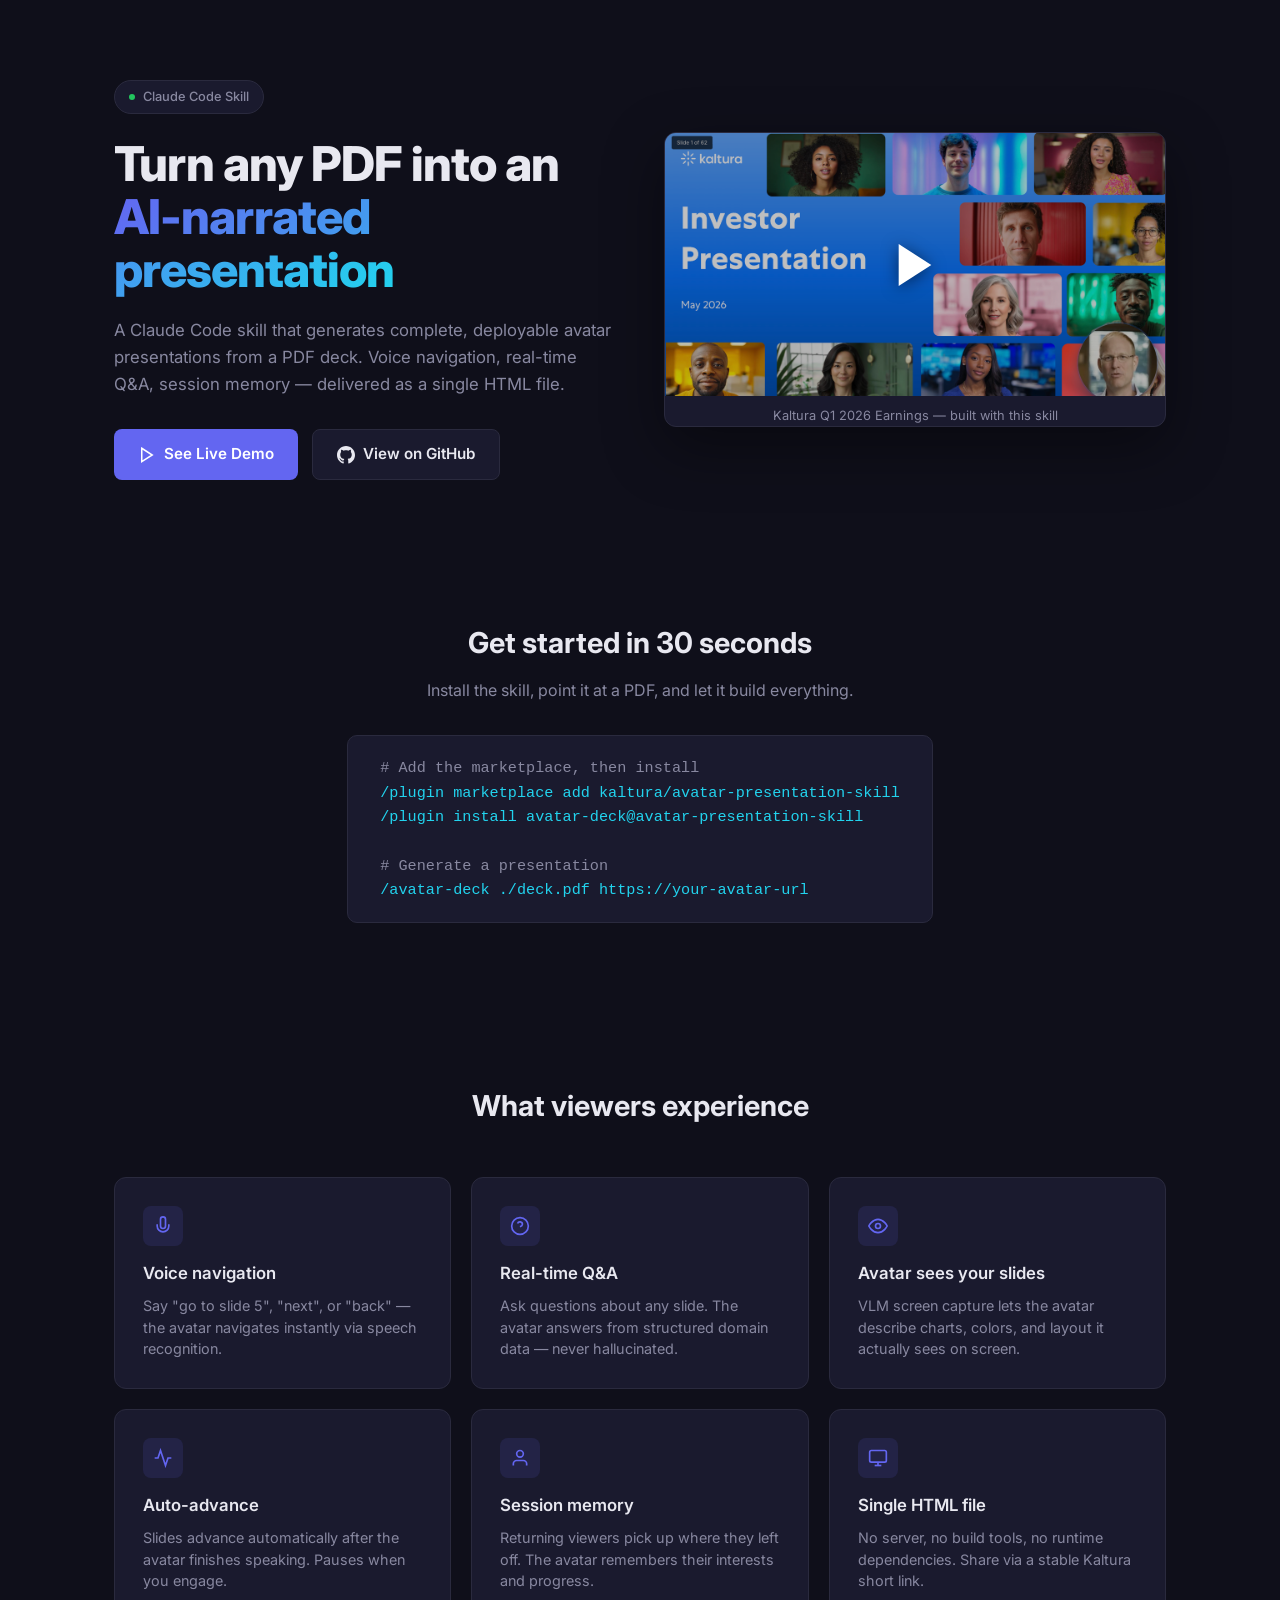
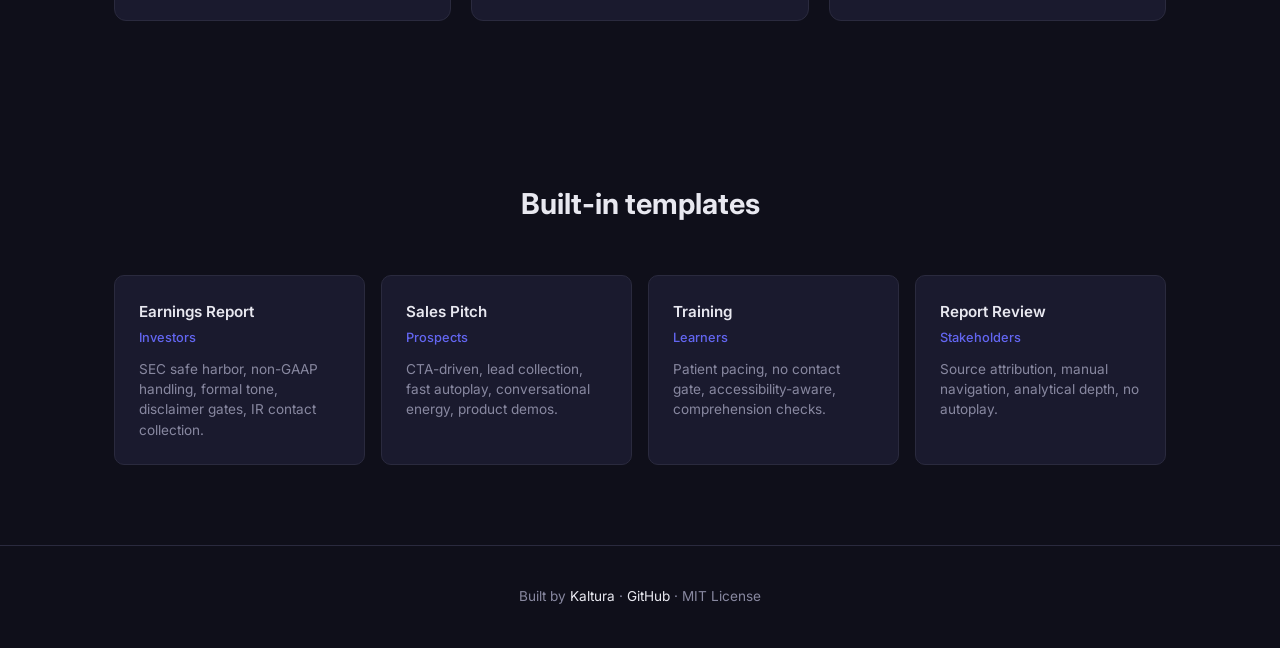
==== commit 7680bd13: "Fix install instructions: use two-step marketplace add + install Users hit "Marketplace not found" b" ====
--- a/docs/index.html
+++ b/docs/index.html
@@ -397,8 +397,9 @@
             <h2>Get started in 30 seconds</h2>
             <p>Install the skill, point it at a PDF, and let it build everything.</p>
             <div class="code-block">
-                <span class="comment"># Install the skill</span><br>
-                <span class="command">/install github.com/kaltura/avatar-presentation-skill</span><br><br>
+                <span class="comment"># Add the marketplace, then install</span><br>
+                <span class="command">/plugin marketplace add kaltura/avatar-presentation-skill</span><br>
+                <span class="command">/plugin install avatar-deck@avatar-presentation-skill</span><br><br>
                 <span class="comment"># Generate a presentation</span><br>
                 <span class="command">/avatar-deck ./deck.pdf https://your-avatar-url</span>
             </div>
